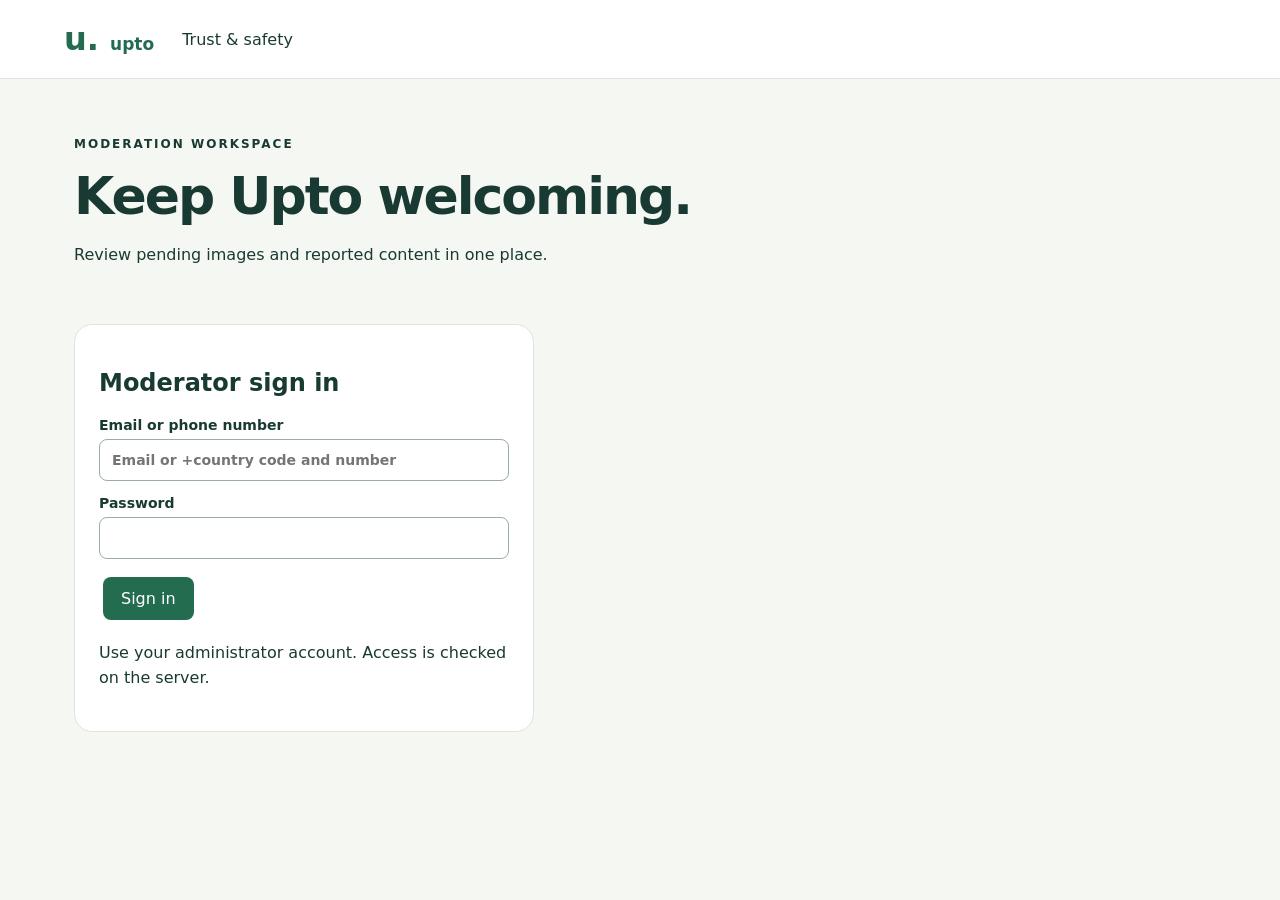
==== moderation/index.html @ 538b30b7 "Add protected content moderation workspace" ====
<!doctype html>
<html lang="en"><head><meta charset="utf-8"><meta name="viewport" content="width=device-width,initial-scale=1"><meta name="robots" content="noindex,nofollow"><meta name="referrer" content="no-referrer"><title>Moderation | Upto</title><link rel="stylesheet" href="moderation.css"></head>
<body><header><a href="/">u. <small>upto</small></a><span>Trust & safety</span><button id="logout" hidden>Sign out</button></header><main><p class="eyebrow">MODERATION WORKSPACE</p><h1>Keep Upto welcoming.</h1><p>Review pending images and reported content in one place.</p><p id="message" role="status" aria-live="polite"></p><form id="login"><h2>Moderator sign in</h2><label>Email or phone number<input id="email" type="text" required autocomplete="username" placeholder="Email or +country code and number"></label><label>Password<input id="password" type="password" required autocomplete="current-password"></label><button>Sign in</button><p>Use your administrator account. Access is checked on the server.</p></form><section id="workspace" hidden><div class="toolbar"><h2>Review queue</h2><button id="refresh">Refresh</button></div><p>Showing up to 100 oldest items per queue. Refresh after decisions to load more.</p><h2>Pending images <span id="photo-count"></span></h2><div id="photos" class="grid"></div><h2>Content reports <span id="report-count"></span></h2><p>Resolve records a completed review. It does not remove the original content; record any action taken in the notes.</p><div id="reports" class="grid"></div></section></main><script src="config.js"></script><script type="module" src="moderation.js"></script></body></html>
---- moderation/moderation.css ----
:root{font-family:system-ui,sans-serif;color:#193a32;background:#f5f7f3}*{box-sizing:border-box}body{margin:0}header{display:flex;align-items:center;gap:28px;padding:20px 5%;background:white;border-bottom:1px solid #dce4dc}header a{font-size:32px;font-weight:800;color:#246c50;text-decoration:none}header span{flex:1}small{font-size:17px}main{max-width:1180px;margin:56px auto;padding:0 24px}h1{font-size:clamp(32px,5vw,52px);letter-spacing:-2px;margin:12px 0}p{line-height:1.6}.eyebrow{letter-spacing:2px;font-size:12px;font-weight:700}form,article{background:white;border:1px solid #dce4dc;border-radius:18px;padding:24px}form{max-width:460px}label{display:block;font-size:14px;font-weight:600;margin:14px 0}input,textarea{display:block;width:100%;padding:12px;margin-top:6px;border:1px solid #9baea4;border-radius:8px;font:inherit}textarea{min-height:100px}button{background:#246c50;color:white;border:0;border-radius:8px;padding:12px 18px;font:inherit;cursor:pointer;margin:4px}button:disabled{opacity:.5;cursor:wait}button.reject{background:#a33f37}.toolbar{display:flex;justify-content:space-between;align-items:center}.grid{display:grid;grid-template-columns:repeat(auto-fit,minmax(280px,1fr));gap:20px;margin:24px 0 40px}img{width:100%;height:280px;object-fit:contain;background:#eef1ed;border-radius:10px}pre{white-space:pre-wrap;overflow-wrap:anywhere;font:inherit;max-height:360px;overflow:auto}#message{color:#a33f37;min-height:24px}[hidden]{display:none!important}
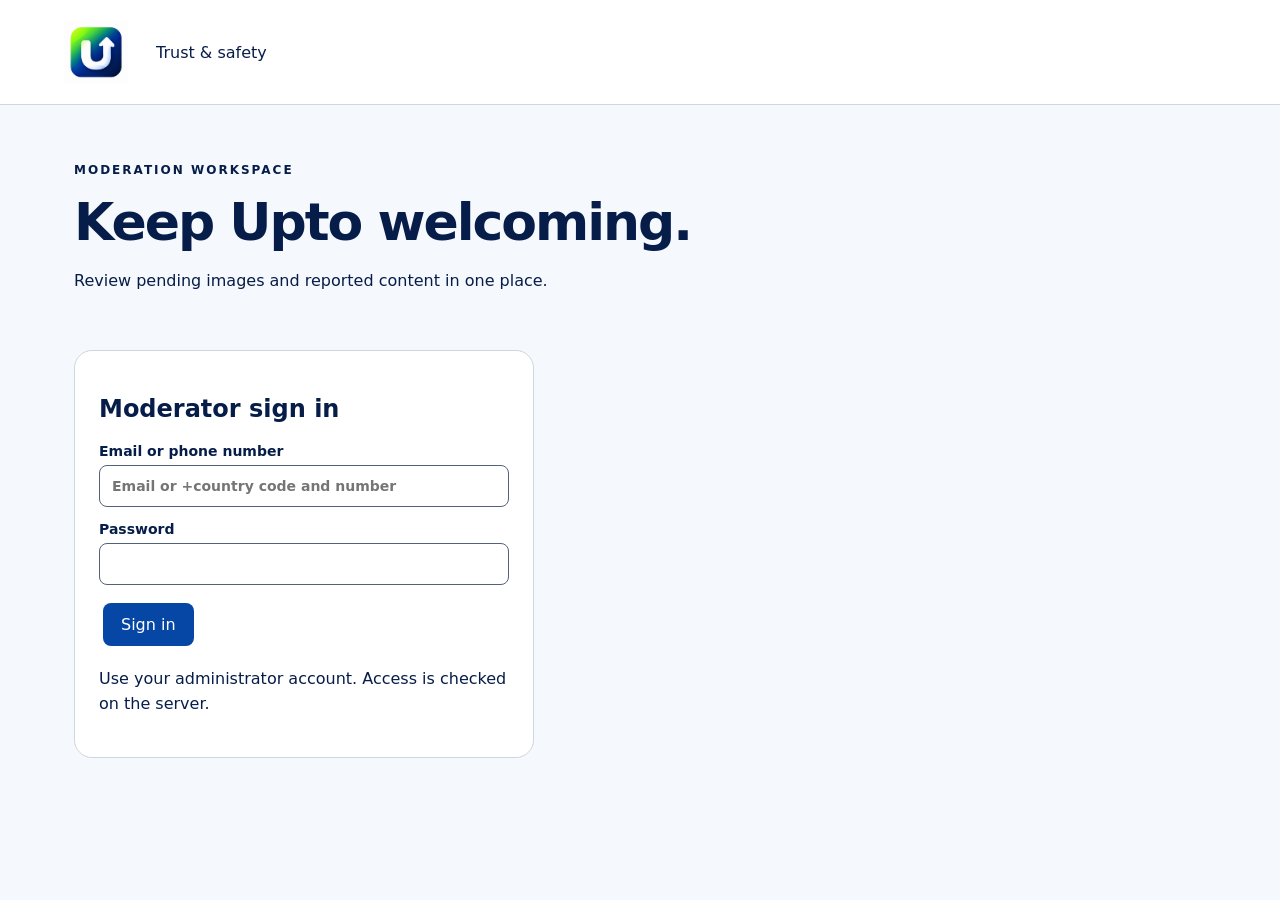
==== commit 271661eb: "Update website logo and brand colors" ====
--- a/moderation/index.html
+++ b/moderation/index.html
@@ -1,3 +1,3 @@
 <!doctype html>
-<html lang="en"><head><meta charset="utf-8"><meta name="viewport" content="width=device-width,initial-scale=1"><meta name="robots" content="noindex,nofollow"><meta name="referrer" content="no-referrer"><title>Moderation | Upto</title><link rel="stylesheet" href="moderation.css"></head>
-<body><header><a href="/">u. <small>upto</small></a><span>Trust & safety</span><button id="logout" hidden>Sign out</button></header><main><p class="eyebrow">MODERATION WORKSPACE</p><h1>Keep Upto welcoming.</h1><p>Review pending images and reported content in one place.</p><p id="message" role="status" aria-live="polite"></p><form id="login"><h2>Moderator sign in</h2><label>Email or phone number<input id="email" type="text" required autocomplete="username" placeholder="Email or +country code and number"></label><label>Password<input id="password" type="password" required autocomplete="current-password"></label><button>Sign in</button><p>Use your administrator account. Access is checked on the server.</p></form><section id="workspace" hidden><div class="toolbar"><h2>Review queue</h2><button id="refresh">Refresh</button></div><p>Showing up to 100 oldest items per queue. Refresh after decisions to load more.</p><h2>Pending images <span id="photo-count"></span></h2><div id="photos" class="grid"></div><h2>Content reports <span id="report-count"></span></h2><p>Resolve records a completed review. It does not remove the original content; record any action taken in the notes.</p><div id="reports" class="grid"></div></section></main><script src="config.js"></script><script type="module" src="moderation.js"></script></body></html>
+<html lang="en"><head><meta charset="utf-8"><meta name="viewport" content="width=device-width,initial-scale=1"><meta name="robots" content="noindex,nofollow"><meta name="referrer" content="no-referrer"><title>Moderation | Upto</title><link rel="stylesheet" href="moderation.css"><link rel="icon" type="image/png" href="../assets/upto-logo.png"></head>
+<body><header><a href="/"><img class="brand-logo" src="../assets/upto-logo.png" alt="Upto" width="64" height="64"></a><span>Trust & safety</span><button id="logout" hidden>Sign out</button></header><main><p class="eyebrow">MODERATION WORKSPACE</p><h1>Keep Upto welcoming.</h1><p>Review pending images and reported content in one place.</p><p id="message" role="status" aria-live="polite"></p><form id="login"><h2>Moderator sign in</h2><label>Email or phone number<input id="email" type="text" required autocomplete="username" placeholder="Email or +country code and number"></label><label>Password<input id="password" type="password" required autocomplete="current-password"></label><button>Sign in</button><p>Use your administrator account. Access is checked on the server.</p></form><section id="workspace" hidden><div class="toolbar"><h2>Review queue</h2><button id="refresh">Refresh</button></div><p>Showing up to 100 oldest items per queue. Refresh after decisions to load more.</p><h2>Pending images <span id="photo-count"></span></h2><div id="photos" class="grid"></div><h2>Content reports <span id="report-count"></span></h2><p>Keep content dismisses the report. Remove content hides the comment or plan; for profiles it clears the display name, bio and tags. Reject photo hides the image captured in the report. Every action requires a reason.</p><div id="reports" class="grid"></div><h2>Review history</h2><p>Most recent 100 completed reports, including earlier decisions.</p><div id="history" class="grid"></div></section></main><script src="config.js"></script><script type="module" src="moderation.js"></script></body></html>
--- a/moderation/moderation.css
+++ b/moderation/moderation.css
@@ -1 +1,3 @@
-:root{font-family:system-ui,sans-serif;color:#193a32;background:#f5f7f3}*{box-sizing:border-box}body{margin:0}header{display:flex;align-items:center;gap:28px;padding:20px 5%;background:white;border-bottom:1px solid #dce4dc}header a{font-size:32px;font-weight:800;color:#246c50;text-decoration:none}header span{flex:1}small{font-size:17px}main{max-width:1180px;margin:56px auto;padding:0 24px}h1{font-size:clamp(32px,5vw,52px);letter-spacing:-2px;margin:12px 0}p{line-height:1.6}.eyebrow{letter-spacing:2px;font-size:12px;font-weight:700}form,article{background:white;border:1px solid #dce4dc;border-radius:18px;padding:24px}form{max-width:460px}label{display:block;font-size:14px;font-weight:600;margin:14px 0}input,textarea{display:block;width:100%;padding:12px;margin-top:6px;border:1px solid #9baea4;border-radius:8px;font:inherit}textarea{min-height:100px}button{background:#246c50;color:white;border:0;border-radius:8px;padding:12px 18px;font:inherit;cursor:pointer;margin:4px}button:disabled{opacity:.5;cursor:wait}button.reject{background:#a33f37}.toolbar{display:flex;justify-content:space-between;align-items:center}.grid{display:grid;grid-template-columns:repeat(auto-fit,minmax(280px,1fr));gap:20px;margin:24px 0 40px}img{width:100%;height:280px;object-fit:contain;background:#eef1ed;border-radius:10px}pre{white-space:pre-wrap;overflow-wrap:anywhere;font:inherit;max-height:360px;overflow:auto}#message{color:#a33f37;min-height:24px}[hidden]{display:none!important}
+:root{font-family:system-ui,sans-serif;color:#071D49;background:#F5F8FC}*{box-sizing:border-box}body{margin:0}header{display:flex;align-items:center;gap:28px;padding:20px 5%;background:white;border-bottom:1px solid #CCD6E4}header a{font-size:32px;font-weight:800;color:#0647A6;text-decoration:none}header span{flex:1}small{font-size:17px}main{max-width:1180px;margin:56px auto;padding:0 24px}h1{font-size:clamp(32px,5vw,52px);letter-spacing:-2px;margin:12px 0}p{line-height:1.6}.eyebrow{letter-spacing:2px;font-size:12px;font-weight:700}form,article{background:white;border:1px solid #CCD6E4;border-radius:18px;padding:24px}form{max-width:460px}label{display:block;font-size:14px;font-weight:600;margin:14px 0}input,textarea{display:block;width:100%;padding:12px;margin-top:6px;border:1px solid #52627A;border-radius:8px;font:inherit}textarea{min-height:100px}button{background:#0647A6;color:white;border:0;border-radius:8px;padding:12px 18px;font:inherit;cursor:pointer;margin:4px}button:disabled{opacity:.5;cursor:wait}button.reject{background:#a33f37}.toolbar{display:flex;justify-content:space-between;align-items:center}.grid{display:grid;grid-template-columns:repeat(auto-fit,minmax(280px,1fr));gap:20px;margin:24px 0 40px}img{width:100%;height:280px;object-fit:contain;background:#EDF3F8;border-radius:10px}pre{white-space:pre-wrap;overflow-wrap:anywhere;font:inherit;max-height:360px;overflow:auto}#message{color:#a33f37;min-height:24px}[hidden]{display:none!important}
+
+.brand img, header .brand-logo { display: block; width: 64px; height: 64px; object-fit: contain; background: transparent; border-radius: 0; }
